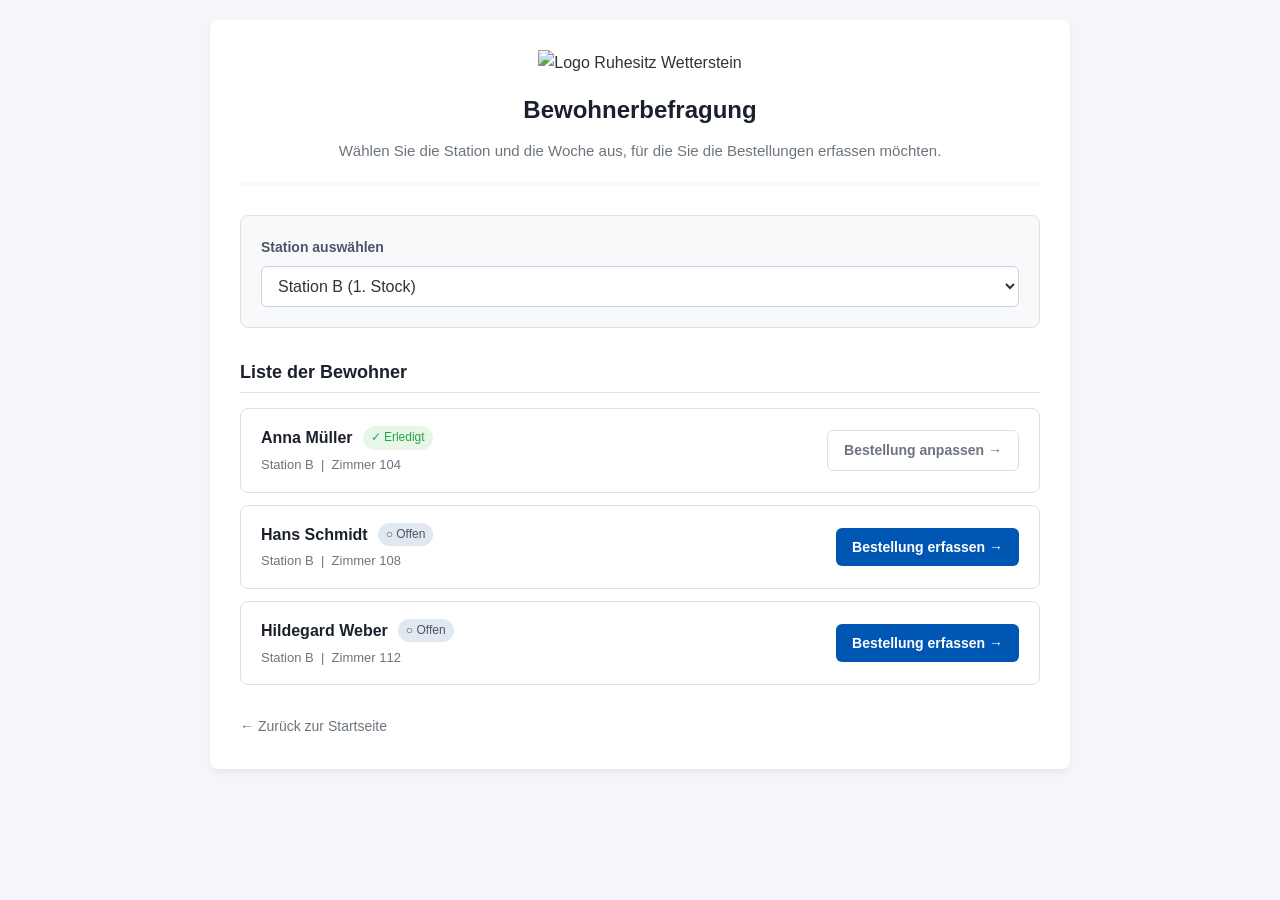
==== test.html @ fd396db1 "Initial Commit" ====
<!DOCTYPE html>
<html lang="de">
<head>
    <meta charset="UTF-8">
    <meta name="viewport" content="width=device-width, initial-scale=1.0">
    <title>Bewohnerbefragung - Bestellungen erfassen</title>
    <style>
        :root {
            --primary-color: #0056b3;
            --primary-hover: #004085;
            --success-color: #28a745;
            --success-bg: #e8f5e9;
            --neutral-light: #f8f9fa;
            --text-main: #333333;
            --text-muted: #6c757d;
            --border-color: #e0e0e0;
            --shadow: 0 4px 6px rgba(0, 0, 0, 0.05);
            --radius: 8px;
        }

        body {
            font-family: -apple-system, BlinkMacSystemFont, "Segoe UI", Roboto, Helvetica, Arial, sans-serif;
            background-color: #f4f6f9;
            color: var(--text-main);
            line-height: 1.6;
            margin: 0;
            padding: 20px;
        }

        .container {
            max-width: 800px;
            margin: 0 auto;
            background: #ffffff;
            padding: 30px;
            border-radius: var(--radius);
            box-shadow: var(--shadow);
        }

        .header-section {
            text-align: center;
            margin-bottom: 30px;
            border-bottom: 2px solid var(--neutral-light);
            padding-bottom: 20px;
        }

        .logo img {
            max-width: 100%;
            height: auto;
            margin-bottom: 15px;
        }

        h1 {
            font-size: 24px;
            color: #1a202c;
            margin: 0 0 10px 0;
        }

        .subtitle {
            color: var(--text-muted);
            margin: 0;
            font-size: 15px;
        }

        .filter-card {
            background-color: var(--neutral-light);
            padding: 20px;
            border-radius: var(--radius);
            margin-bottom: 30px;
            border: 1px solid var(--border-color);
        }

        .form-group {
            display: flex;
            flex-direction: column;
            gap: 8px;
        }

        .form-group label {
            font-weight: 600;
            font-size: 14px;
            color: #4a5568;
        }

        .form-group select {
            padding: 10px 12px;
            font-size: 16px;
            border: 1px solid #cbd5e1;
            border-radius: 6px;
            background-color: #fff;
            color: var(--text-main);
            outline: none;
            transition: border-color 0.2s;
            cursor: pointer;
        }

        .form-group select:focus {
            border-color: var(--primary-color);
            box-shadow: 0 0 0 3px rgba(0, 86, 179, 0.1);
        }

        .list-header {
            font-size: 18px;
            font-weight: 700;
            color: #1a202c;
            margin-bottom: 15px;
            padding-bottom: 5px;
            border-bottom: 1px solid var(--border-color);
        }

        .resident-list {
            list-style: none;
            padding: 0;
            margin: 0;
            display: flex;
            flex-direction: column;
            gap: 12px;
        }

        .resident-card {
            display: flex;
            justify-content: space-between;
            align-items: center;
            background: #fff;
            border: 1px solid var(--border-color);
            border-radius: var(--radius);
            padding: 16px 20px;
            transition: transform 0.2s, box-shadow 0.2s;
        }

        .resident-card:hover {
            transform: translateY(-2px);
            box-shadow: 0 6px 12px rgba(0, 0, 0, 0.05);
        }

        .resident-info {
            display: flex;
            flex-direction: column;
            gap: 4px;
        }

        .resident-name-row {
            display: flex;
            align-items: center;
            gap: 10px;
        }

        .resident-name {
            font-size: 16px;
            font-weight: 600;
            color: #1a202c;
        }

        .status-badge {
            font-size: 12px;
            padding: 2px 8px;
            border-radius: 12px;
            font-weight: 500;
        }

        .status-badge.done {
            background-color: var(--success-bg);
            color: var(--success-color);
        }

        .status-badge.pending {
            background-color: #e2e8f0;
            color: #4a5568;
        }

        .resident-details {
            font-size: 13px;
            color: var(--text-muted);
        }

        .action-button {
            display: inline-flex;
            align-items: center;
            padding: 8px 16px;
            font-size: 14px;
            font-weight: 600;
            text-decoration: none;
            border-radius: 6px;
            transition: background-color 0.2s, color 0.2s;
            white-space: nowrap;
        }

        .action-button.primary {
            background-color: var(--primary-color);
            color: #ffffff;
        }

        .action-button.primary:hover {
            background-color: var(--primary-hover);
        }

        .action-button.secondary {
            background-color: transparent;
            color: var(--text-muted);
            border: 1px solid var(--border-color);
        }

        .action-button.secondary:hover {
            background-color: var(--neutral-light);
            color: var(--text-main);
        }

        .back-link {
            display: inline-flex;
            align-items: center;
            margin-top: 30px;
            color: var(--text-muted);
            text-decoration: none;
            font-size: 14px;
            transition: color 0.2s;
        }

        .back-link:hover {
            color: var(--text-main);
        }

        @media (max-width: 600px) {
            .resident-card {
                flex-direction: column;
                align-items: flex-start;
                gap: 15px;
            }
            .action-button {
                width: 100%;
                justify-content: center;
                box-sizing: border-box;
            }
        }
    </style>
</head>
<body>

    <div class="container">
        
        <header class="header-section">
            <div class="logo">
                <img src="https://via.placeholder.com/300x80?text=Logo+Ruhesitz+Wetterstein" alt="Logo Ruhesitz Wetterstein" width="300">
            </div>
            <h1>Bewohnerbefragung</h1>
            <p class="subtitle">Wählen Sie die Station und die Woche aus, für die Sie die Bestellungen erfassen möchten.</p>
        </header>

        <section class="filter-card">
            <form method="GET" action="#" class="filter-form">
                <div class="form-group">
                    <label for="station">Station auswählen</label>
                    <select id="station" name="station">
                        <option value="">Alle</option>
                        <option value="Station A">Station A (Erdgeschoss)</option>
                        <option value="Station B" selected>Station B (1. Stock)</option>
                        <option value="Station C">Station C (2. Stock)</option>
                    </select>
                </div>
            </form>
        </section>

        <main>
            <div class="list-header">Liste der Bewohner</div>
            
            <ul class="resident-list">
                
                <li class="resident-card">
                    <div class="resident-info">
                        <div class="resident-name-row">
                            <span class="resident-name">Anna Müller</span>
                            <span class="status-badge done">✓ Erledigt</span>
                        </div>
                        <div class="resident-details">
                            Station B &nbsp;|&nbsp; Zimmer 104
                        </div>
                    </div>
                    <div>
                        <a class="action-button secondary" href="#">
                            Bestellung anpassen →
                        </a>
                    </div>
                </li>

                <li class="resident-card">
                    <div class="resident-info">
                        <div class="resident-name-row">
                            <span class="resident-name">Hans Schmidt</span>
                            <span class="status-badge pending">○ Offen</span>
                        </div>
                        <div class="resident-details">
                            Station B &nbsp;|&nbsp; Zimmer 108
                        </div>
                    </div>
                    <div>
                        <a class="action-button primary" href="#">
                            Bestellung erfassen →
                        </a>
                    </div>
                </li>

                <li class="resident-card">
                    <div class="resident-info">
                        <div class="resident-name-row">
                            <span class="resident-name">Hildegard Weber</span>
                            <span class="status-badge pending">○ Offen</span>
                        </div>
                        <div class="resident-details">
                            Station B &nbsp;|&nbsp; Zimmer 112
                        </div>
                    </div>
                    <div>
                        <a class="action-button primary" href="#">
                            Bestellung erfassen →
                        </a>
                    </div>
                </li>

            </ul>
        </main>

        <a href="#" class="back-link">← Zurück zur Startseite</a>

    </div>

</body>
</html>
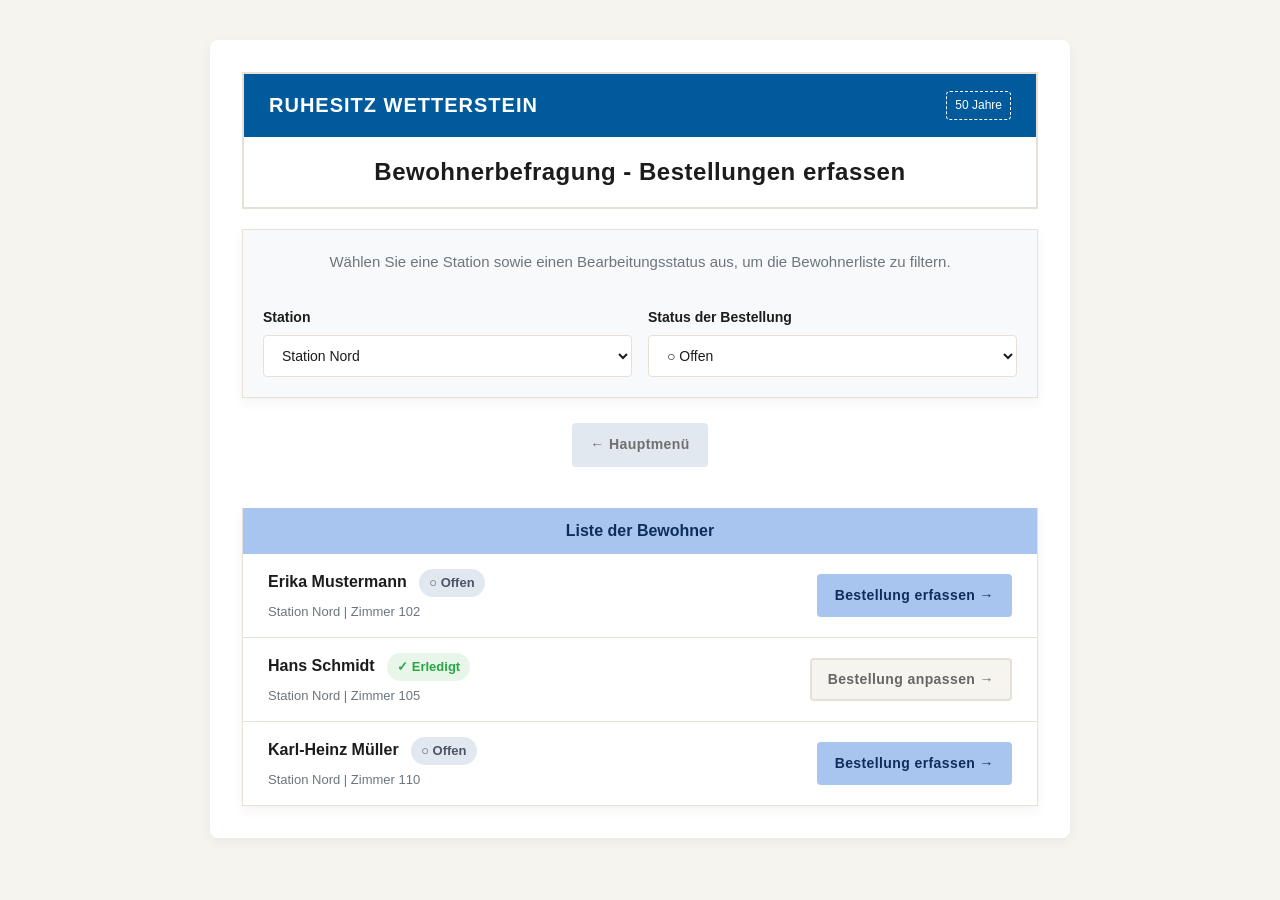
==== commit e71bdf5b: "Added print function and status badges for the residents" ====
--- a/test.html
+++ b/test.html
@@ -3,323 +3,372 @@
 <head>
     <meta charset="UTF-8">
     <meta name="viewport" content="width=device-width, initial-scale=1.0">
-    <title>Bewohnerbefragung - Bestellungen erfassen</title>
+    <title>Wetterstein - Testumgebung</title>
     <style>
+        /* =========================================
+           INTERNES SYSTEM - COMBINED STYLE FOR TESTING
+           ========================================= */
+
+        * {
+            margin: 0;
+            padding: 0;
+            box-sizing: border-box;
+        }
+
         :root {
-            --primary-color: #0056b3;
-            --primary-hover: #004085;
+            --bg: #f6f4ef;              /* warmes Off-White, leicht creme */
+            --surface: #ffffff;         /* bleibt clean für Eleganz */
+            --text: #1c1c1c;            /* leicht wärmeres Schwarz */
+            
+            --primary: #a8c5f0;         /* Soft-Blau für Akzente */
+            --primary-text: #0f2d5b; 
+            --secondary: #e2e8f0;       /* warmes Grau statt kühles Grau */
+            --secondary-text: #6f6f6f;
+
+            --text-muted: #6c757d;
+            --neutral-light: #f8f9fa;
+
+            --border: #e6e0d6;          /* weicher, warmer Rahmen */
+            --hover: #f3efe7;           /* subtil warmes Hover */
+            --shadow: 0 4px 12px rgba(0, 0, 0, 0.05);
+
             --success-color: #28a745;
             --success-bg: #e8f5e9;
-            --neutral-light: #f8f9fa;
-            --text-main: #333333;
-            --text-muted: #6c757d;
-            --border-color: #e0e0e0;
-            --shadow: 0 4px 6px rgba(0, 0, 0, 0.05);
-            --radius: 8px;
-        }
-
+
+            --max-width: 900px;
+            --gap: .5rem;
+        }
+
+        /* Body */
         body {
-            font-family: -apple-system, BlinkMacSystemFont, "Segoe UI", Roboto, Helvetica, Arial, sans-serif;
-            background-color: #f4f6f9;
-            color: var(--text-main);
-            line-height: 1.6;
-            margin: 0;
-            padding: 20px;
-        }
-
-        .container {
-            max-width: 800px;
+            max-width: var(--max-width);
             margin: 0 auto;
-            background: #ffffff;
-            padding: 30px;
-            border-radius: var(--radius);
+            font-family: "Helvetica Neue", "Helvetica", "Arial", sans-serif;
+            background: var(--bg);
+            color: var(--text);
+            padding: 40px 20px;
+            line-height: 1.65;
+            font-size: 16px;
+        }
+
+        p {
+            text-align: center;
+            width: 100%;
+            margin-bottom: 1rem;
+            font-size: 15px;
+        }
+
+        /* =========================
+           LISTEN (Bestellungen etc.)
+           ========================= */
+
+        .list-title {
+            background-color: var(--primary);
+            color: var(--primary-text);
+            text-align: center;
+            padding: 10px 0;
+            font-weight: bold;
+            width: 100%;
+        }
+
+        ul {
+            list-style: none;
+            max-width: var(--max-width);
+            margin: 0 auto;
+            border-left: 1px solid var(--border);
+            border-right: 1px solid var(--border);
             box-shadow: var(--shadow);
         }
 
-        .header-section {
-            text-align: center;
-            margin-bottom: 30px;
-            border-bottom: 2px solid var(--neutral-light);
-            padding-bottom: 20px;
-        }
-
-        .logo img {
-            max-width: 100%;
-            height: auto;
-            margin-bottom: 15px;
-        }
-
+        li {
+            background: var(--surface);
+            padding: 15px 25px;
+            display: flex;
+            justify-content: space-between;
+            align-items: center;
+            border-bottom: 1px solid var(--border);
+            transition: background 0.2s ease;
+        }
+
+        li:hover {
+            background: var(--hover);
+        }
+
+        /* =========================
+            LOGO und HEADER
+           ========================= */
+
+        .logo {
+            max-width: var(--max-width);
+            background-color: #005a9b;
+            padding: 15px 25px;
+            display: flex;
+            justify-content: space-between;
+            align-items: center;
+            border-top: 2px solid var(--border);
+            border-left: 2px solid var(--border);
+            border-right: 2px solid var(--border);
+            color: white; /* Platzhalter-Farbe */
+        }
+
+        .logo-placeholder {
+            font-weight: bold;
+            font-size: 20px;
+            letter-spacing: 1px;
+        }
+
+        .anniversary-placeholder {
+            border: 1px dashed white;
+            padding: 4px 8px;
+            font-size: 12px;
+            border-radius: 4px;
+        }
+
+        /* Haupttitel */
         h1 {
             font-size: 24px;
-            color: #1a202c;
-            margin: 0 0 10px 0;
-        }
-
-        .subtitle {
+            letter-spacing: 0.5px;
+            color: var(--text);
+            background-color: var(--surface);
+            padding: 15px 10px;
+            margin-bottom: 20px;
+            border-bottom: 2px solid var(--border);
+            border-left: 2px solid var(--border);
+            border-right: 2px solid var(--border);
+            text-align: center;
+        }
+
+        /* =========================
+           LINKS / BUTTONS
+           ========================= */
+
+        a, .btn-mock {
+            font-family: inherit;
+            text-align: center;
+            font-weight: bold;
+            font-size: 14px;
+            letter-spacing: 0.4px;
+            text-decoration: none;
+            color: var(--primary-text);
+            background: var(--primary);
+            padding: 8px 16px;
+            display: inline-flex;
+            align-items: center;
+            justify-content: center;
+            border: 2px solid transparent;
+            cursor: pointer;
+            transition: all 0.2s ease;
+            border-radius: 4px;
+        }
+
+        a:hover, .btn-mock:hover {
+            border: 2px solid var(--primary-text);
+            background: #c3daf7;
+        }
+
+        .secondary {
+            background-color: var(--secondary);
+            color: var(--secondary-text);
+        }
+
+        .secondary:hover {
+            border: 2px solid var(--secondary-text);
+            background: #cbd5e1;
+        }
+
+        .change-button {
+            background-color: #f6f4ef;
+            color: #666;
+            border: 2px solid var(--border);
+        }
+
+        .change-button:hover {
+            border: 2px solid #666;
+            background: #e6e2d8;
+        }
+
+        /* =========================
+           FORMULARE / FILTER
+           ========================= */
+
+        .filter-form {
+            display: flex;
+            flex-wrap: wrap;
+            gap: 16px;
+            align-items: flex-end;
+            padding: 20px;
+            margin-bottom: 25px;
             color: var(--text-muted);
-            margin: 0;
-            font-size: 15px;
-        }
-
-        .filter-card {
+            border: 1px solid var(--border);
             background-color: var(--neutral-light);
-            padding: 20px;
-            border-radius: var(--radius);
-            margin-bottom: 30px;
-            border: 1px solid var(--border-color);
+            box-shadow: var(--shadow);
         }
 
         .form-group {
             display: flex;
             flex-direction: column;
-            gap: 8px;
+            gap: 6px;
+            flex: 1;
+            min-width: 200px;
         }
 
         .form-group label {
-            font-weight: 600;
             font-size: 14px;
-            color: #4a5568;
-        }
-
-        .form-group select {
-            padding: 10px 12px;
+            color: var(--text);
+        }
+
+        form select {
+            font-family: inherit;
+            font-size: 14px;
+            color: var(--text);
+            background: var(--surface);
+            border: 1px solid var(--border);
+            padding: 9px 14px;
+            min-height: 42px;
+            border-radius: 4px;
+            width: 100%;
+        }
+
+        /* =========================
+           STYLING ELEMENTE
+           ========================= */
+
+        .main-section {
+            background-color: var(--surface);
+            padding: 2rem;
+            box-shadow: var(--shadow);
+            border-radius: 8px;
+        }
+
+        .button-bar {
+            margin: 15px 0;
+            display: flex;
+            justify-content: center;
+        }
+
+        .resident-name {
+            font-weight: bold;
+            margin-right: .5rem;
             font-size: 16px;
-            border: 1px solid #cbd5e1;
-            border-radius: 6px;
-            background-color: #fff;
-            color: var(--text-main);
-            outline: none;
-            transition: border-color 0.2s;
-            cursor: pointer;
-        }
-
-        .form-group select:focus {
-            border-color: var(--primary-color);
-            box-shadow: 0 0 0 3px rgba(0, 86, 179, 0.1);
-        }
-
-        .list-header {
-            font-size: 18px;
-            font-weight: 700;
-            color: #1a202c;
-            margin-bottom: 15px;
-            padding-bottom: 5px;
-            border-bottom: 1px solid var(--border-color);
-        }
-
-        .resident-list {
-            list-style: none;
-            padding: 0;
-            margin: 0;
-            display: flex;
-            flex-direction: column;
-            gap: 12px;
-        }
-
-        .resident-card {
-            display: flex;
-            justify-content: space-between;
-            align-items: center;
-            background: #fff;
-            border: 1px solid var(--border-color);
-            border-radius: var(--radius);
-            padding: 16px 20px;
-            transition: transform 0.2s, box-shadow 0.2s;
-        }
-
-        .resident-card:hover {
-            transform: translateY(-2px);
-            box-shadow: 0 6px 12px rgba(0, 0, 0, 0.05);
-        }
-
-        .resident-info {
-            display: flex;
-            flex-direction: column;
-            gap: 4px;
-        }
-
-        .resident-name-row {
-            display: flex;
-            align-items: center;
-            gap: 10px;
-        }
-
-        .resident-name {
-            font-size: 16px;
-            font-weight: 600;
-            color: #1a202c;
-        }
-
-        .status-badge {
-            font-size: 12px;
-            padding: 2px 8px;
-            border-radius: 12px;
-            font-weight: 500;
-        }
-
-        .status-badge.done {
-            background-color: var(--success-bg);
-            color: var(--success-color);
-        }
-
-        .status-badge.pending {
-            background-color: #e2e8f0;
-            color: #4a5568;
         }
 
         .resident-details {
             font-size: 13px;
             color: var(--text-muted);
-        }
-
-        .action-button {
-            display: inline-flex;
-            align-items: center;
-            padding: 8px 16px;
-            font-size: 14px;
-            font-weight: 600;
-            text-decoration: none;
-            border-radius: 6px;
-            transition: background-color 0.2s, color 0.2s;
-            white-space: nowrap;
-        }
-
-        .action-button.primary {
-            background-color: var(--primary-color);
-            color: #ffffff;
-        }
-
-        .action-button.primary:hover {
-            background-color: var(--primary-hover);
-        }
-
-        .action-button.secondary {
-            background-color: transparent;
-            color: var(--text-muted);
-            border: 1px solid var(--border-color);
-        }
-
-        .action-button.secondary:hover {
-            background-color: var(--neutral-light);
-            color: var(--text-main);
-        }
-
-        .back-link {
-            display: inline-flex;
-            align-items: center;
-            margin-top: 30px;
-            color: var(--text-muted);
-            text-decoration: none;
-            font-size: 14px;
-            transition: color 0.2s;
-        }
-
-        .back-link:hover {
-            color: var(--text-main);
-        }
-
+            margin-top: 4px;
+        }
+
+        .status-pending, .status-finished {
+            font-size: 13px;
+            padding: 3px 10px;
+            border-radius: 50px;
+            font-weight: bold;
+            display: inline-block;
+        }
+
+        .status-pending {
+            background-color: #e2e8f0;
+            color: #4a5568;
+        }
+
+        .status-finished {
+            background-color: var(--success-bg);
+            color: var(--success-color);
+        }
+
+        /* Responsive Grid */
         @media (max-width: 600px) {
-            .resident-card {
+            li {
                 flex-direction: column;
                 align-items: flex-start;
-                gap: 15px;
+                gap: 12px;
             }
-            .action-button {
+            
+            li a, .btn-mock {
                 width: 100%;
-                justify-content: center;
-                box-sizing: border-box;
+            }
+
+            .form-group {
+                min-width: 100%;
             }
         }
     </style>
 </head>
 <body>
-
-    <div class="container">
+<div class="main-section">
+    
+    <div class="logo">
+        <div class="logo-placeholder">RUHESITZ WETTERSTEIN</div>
+        <div class="anniversary-placeholder">50 Jahre</div>
+    </div>
+    
+    <h1>Bewohnerbefragung - Bestellungen erfassen</h1>
+    
+    <form class="filter-form" onsubmit="return false;">
+        <p>Wählen Sie eine Station sowie einen Bearbeitungsstatus aus, um die Bewohnerliste zu filtern.</p>
+
+        <div class="form-group">
+            <label for="station"><b>Station</b></label>
+            <select id="station" name="station">
+                <option value="">Alle Stationen</option>
+                <option value="Nord" selected>Station Nord</option>
+                <option value="Süd">Station Süd</option>
+                <option value="Ost">Station Ost</option>
+            </select>
+        </div>
         
-        <header class="header-section">
-            <div class="logo">
-                <img src="https://via.placeholder.com/300x80?text=Logo+Ruhesitz+Wetterstein" alt="Logo Ruhesitz Wetterstein" width="300">
+        <div class="form-group">
+            <label for="status"><b>Status der Bestellung</b></label>
+            <select id="status" name="status">
+                <option value="">Alle</option>
+                <option value="offen" selected>○ Offen</option>
+                <option value="erledigt">✓ Erledigt</option>
+            </select>
+        </div>
+    </form>
+
+    <div class="button-bar">
+        <a class="secondary" href="#">← Hauptmenü</a>
+    </div>
+    
+    <br>
+    
+    <ul>
+        <div class="list-title">Liste der Bewohner</div>
+        
+        <li>
+            <div>
+                <span class="resident-name">Erika Mustermann</span>                    
+                <span class="status-pending">○ Offen</span>
+                <div class="resident-details">
+                    Station Nord | Zimmer 102
+                </div>
             </div>
-            <h1>Bewohnerbefragung</h1>
-            <p class="subtitle">Wählen Sie die Station und die Woche aus, für die Sie die Bestellungen erfassen möchten.</p>
-        </header>
-
-        <section class="filter-card">
-            <form method="GET" action="#" class="filter-form">
-                <div class="form-group">
-                    <label for="station">Station auswählen</label>
-                    <select id="station" name="station">
-                        <option value="">Alle</option>
-                        <option value="Station A">Station A (Erdgeschoss)</option>
-                        <option value="Station B" selected>Station B (1. Stock)</option>
-                        <option value="Station C">Station C (2. Stock)</option>
-                    </select>
+            <a href="#">Bestellung erfassen →</a>
+        </li>
+
+        <li>
+            <div>
+                <span class="resident-name">Hans Schmidt</span>                    
+                <span class="status-finished">✓ Erledigt</span>
+                <div class="resident-details">
+                    Station Nord | Zimmer 105
                 </div>
-            </form>
-        </section>
-
-        <main>
-            <div class="list-header">Liste der Bewohner</div>
-            
-            <ul class="resident-list">
-                
-                <li class="resident-card">
-                    <div class="resident-info">
-                        <div class="resident-name-row">
-                            <span class="resident-name">Anna Müller</span>
-                            <span class="status-badge done">✓ Erledigt</span>
-                        </div>
-                        <div class="resident-details">
-                            Station B &nbsp;|&nbsp; Zimmer 104
-                        </div>
-                    </div>
-                    <div>
-                        <a class="action-button secondary" href="#">
-                            Bestellung anpassen →
-                        </a>
-                    </div>
-                </li>
-
-                <li class="resident-card">
-                    <div class="resident-info">
-                        <div class="resident-name-row">
-                            <span class="resident-name">Hans Schmidt</span>
-                            <span class="status-badge pending">○ Offen</span>
-                        </div>
-                        <div class="resident-details">
-                            Station B &nbsp;|&nbsp; Zimmer 108
-                        </div>
-                    </div>
-                    <div>
-                        <a class="action-button primary" href="#">
-                            Bestellung erfassen →
-                        </a>
-                    </div>
-                </li>
-
-                <li class="resident-card">
-                    <div class="resident-info">
-                        <div class="resident-name-row">
-                            <span class="resident-name">Hildegard Weber</span>
-                            <span class="status-badge pending">○ Offen</span>
-                        </div>
-                        <div class="resident-details">
-                            Station B &nbsp;|&nbsp; Zimmer 112
-                        </div>
-                    </div>
-                    <div>
-                        <a class="action-button primary" href="#">
-                            Bestellung erfassen →
-                        </a>
-                    </div>
-                </li>
-
-            </ul>
-        </main>
-
-        <a href="#" class="back-link">← Zurück zur Startseite</a>
-
-    </div>
-
+            </div>
+            <a href="#" class="change-button">Bestellung anpassen →</a>
+        </li>
+
+        <li>
+            <div>
+                <span class="resident-name">Karl-Heinz Müller</span>                    
+                <span class="status-pending">○ Offen</span>
+                <div class="resident-details">
+                    Station Nord | Zimmer 110
+                </div>
+            </div>
+            <a href="#">Bestellung erfassen →</a>
+        </li>
+    </ul>
+</div>
 </body>
 </html>
